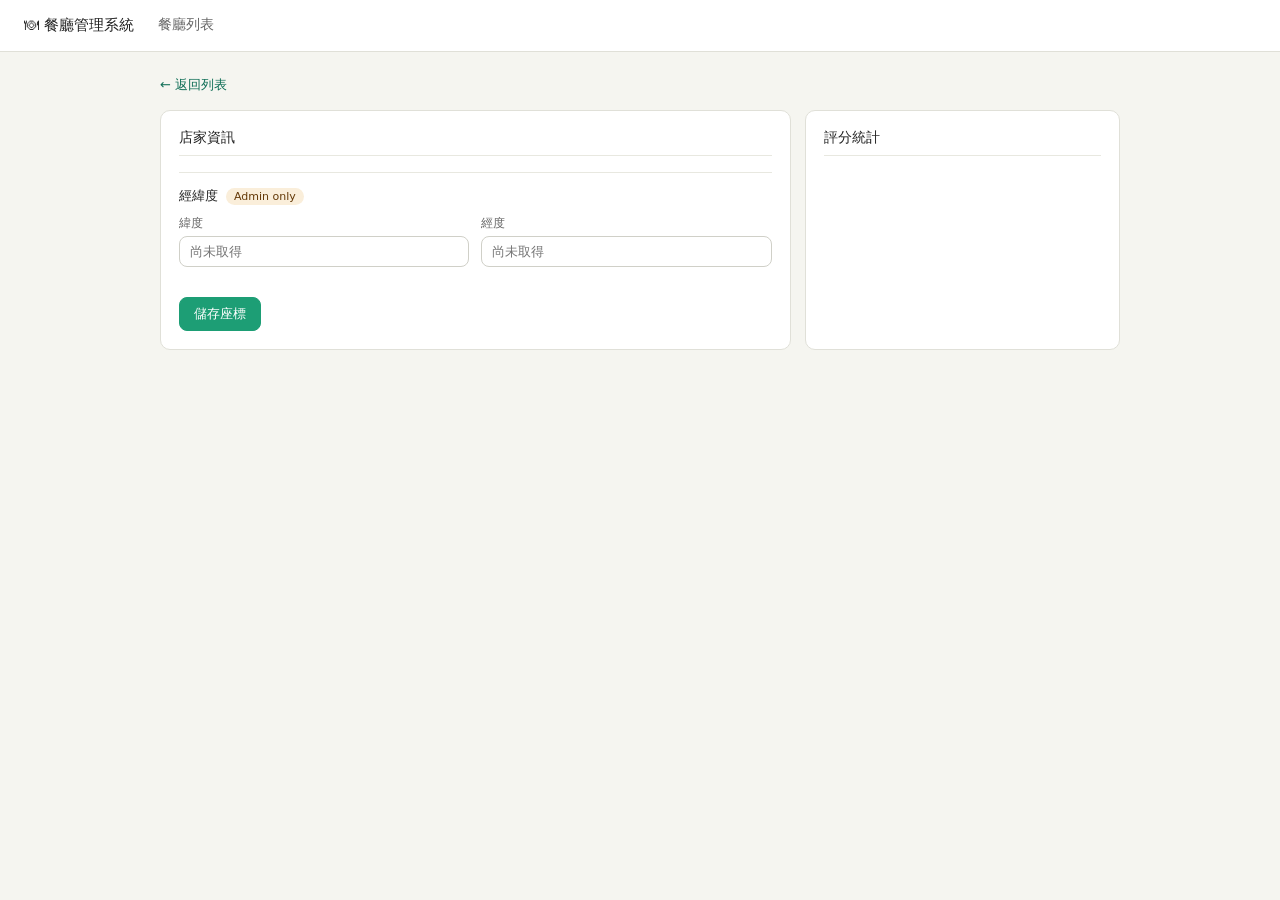
==== restaurant-management/pages/detail.html @ c37f197a "初版" ====
<!DOCTYPE html>
<html lang="zh-TW">

<head>
    <meta charset="UTF-8">
    <meta name="viewport" content="width=device-width, initial-scale=1.0">
    <title>餐廳詳情</title>
    <link rel="stylesheet" href="../css/style.css">
</head>

<body>
    <nav class="navbar">
        <span class="brand">🍽 餐廳管理系統</span>
        <div class="nav-links">
            <a href="list.html">餐廳列表</a>
        </div>
    </nav>

    <main class="container">
        <div class="page-header">
            <a href="list.html" class="back-link">← 返回列表</a>
            <div id="detailActions"></div>
        </div>

        <div class="detail-grid">
            <div class="card">
                <h3 class="section-title">店家資訊</h3>
                <div id="infoRows"></div>

                <div class="coord-section">
                    <h4 class="coord-title">
                        經緯度 <span class="badge badge-warning">Admin only</span>
                    </h4>
                    <div class="form-grid">
                        <div class="field">
                            <label>緯度</label>
                            <input type="text" id="editLat" class="input" placeholder="尚未取得">
                        </div>
                        <div class="field">
                            <label>經度</label>
                            <input type="text" id="editLng" class="input" placeholder="尚未取得">
                        </div>
                    </div>
                    <button class="btn btn-primary" id="saveCoordBtn" style="margin-top:8px">
                        儲存座標
                    </button>
                </div>
            </div>

            <div class="card">
                <h3 class="section-title">評分統計</h3>
                <div id="ratingDisplay"></div>
            </div>
        </div>
    </main>

    <script src="../js/models/RestaurantModel.js"></script>
    <script src="../js/views/RestaurantDetailView.js"></script>
    <script src="../js/controllers/RestaurantDetailController.js"></script>
</body>

</html>
---- restaurant-management/css/style.css ----
*,
*::before,
*::after {
    box-sizing: border-box;
    margin: 0;
    padding: 0;
}

body {
    font-family: system-ui, sans-serif;
    background: #f5f5f0;
    color: #222;
    font-size: 14px;
}

/* Navbar */
.navbar {
    background: #fff;
    border-bottom: 1px solid #e0e0d8;
    padding: 0 24px;
    display: flex;
    align-items: center;
    height: 52px;
    gap: 24px;
}

.brand {
    font-weight: 500;
    font-size: 15px;
}

.nav-links {
    display: flex;
    gap: 16px;
}

.nav-links a {
    text-decoration: none;
    color: #666;
    padding: 4px 0;
    border-bottom: 2px solid transparent;
}

.nav-links a.active {
    color: #0f6e56;
    border-bottom-color: #1d9e75;
    font-weight: 500;
}

/* Container */
.container {
    max-width: 1000px;
    margin: 24px auto;
    padding: 0 20px;
}

/* Stats */
.stats-grid {
    display: grid;
    grid-template-columns: repeat(4, 1fr);
    gap: 10px;
    margin-bottom: 16px;
}

.stat-card {
    background: #eee;
    border-radius: 8px;
    padding: 12px 14px;
}

.stat-label {
    font-size: 12px;
    color: #666;
    margin-bottom: 4px;
}

.stat-val {
    font-size: 22px;
    font-weight: 500;
}

/* Toolbar */
.toolbar {
    display: flex;
    gap: 8px;
    margin-bottom: 12px;
    flex-wrap: wrap;
}

/* Inputs */
.input {
    padding: 7px 10px;
    border: 1px solid #d0d0c8;
    border-radius: 8px;
    font-size: 13px;
    background: #fff;
    color: #222;
    width: 100%;
}

select.input {
    cursor: pointer;
}

/* Buttons */
.btn {
    display: inline-flex;
    align-items: center;
    gap: 4px;
    padding: 7px 14px;
    font-size: 13px;
    border-radius: 8px;
    cursor: pointer;
    text-decoration: none;
    border: 1px solid #d0d0c8;
    background: #fff;
    color: #444;
}

.btn:hover {
    background: #f0f0ea;
}

.btn-primary {
    background: #1d9e75;
    color: #fff;
    border-color: #1d9e75;
}

.btn-primary:hover {
    background: #0f6e56;
    border-color: #0f6e56;
}

.btn-danger {
    background: #fff;
    color: #a32d2d;
    border-color: #e24b4a;
}

.btn-danger:hover {
    background: #fcebeb;
}

.btn-secondary {
    background: #fff;
    color: #444;
}

.btn-sm {
    padding: 4px 10px;
    font-size: 12px;
}

/* Table */
.table {
    width: 100%;
    border-collapse: collapse;
    background: #fff;
    border-radius: 10px;
    overflow: hidden;
    border: 1px solid #e0e0d8;
}

.table th {
    background: #f5f5f0;
    padding: 10px 14px;
    text-align: left;
    font-weight: 500;
    color: #666;
    border-bottom: 1px solid #e0e0d8;
    font-size: 12px;
}

.table td {
    padding: 10px 14px;
    border-bottom: 1px solid #e8e8e0;
    vertical-align: middle;
}

.table tr:last-child td {
    border-bottom: none;
}

.table tr:hover td {
    background: #fafaf7;
}

/* Card */
.card {
    background: #fff;
    border: 1px solid #e0e0d8;
    border-radius: 10px;
    padding: 18px;
    margin-bottom: 14px;
}

/* Form */
.form-section {
    margin-bottom: 20px;
}

.section-title {
    font-size: 14px;
    font-weight: 500;
    margin-bottom: 12px;
    padding-bottom: 8px;
    border-bottom: 1px solid #e8e8e0;
    display: flex;
    align-items: center;
    gap: 8px;
}

.form-grid {
    display: grid;
    grid-template-columns: 1fr 1fr;
    gap: 12px;
    margin-bottom: 12px;
}

.field {
    display: flex;
    flex-direction: column;
    gap: 4px;
    margin-bottom: 10px;
}

.field label {
    font-size: 12px;
    color: #666;
    font-weight: 500;
}

.required {
    color: #e24b4a;
}

.error-msg {
    font-size: 12px;
    color: #a32d2d;
    min-height: 16px;
}

.form-actions {
    display: flex;
    justify-content: flex-end;
    gap: 8px;
    padding-top: 8px;
}

/* Categories */
.cat-grid {
    display: flex;
    flex-wrap: wrap;
    gap: 8px;
}

.cat-btn {
    padding: 5px 14px;
    border-radius: 20px;
    border: 1px solid #d0d0c8;
    background: #fff;
    cursor: pointer;
    font-size: 13px;
    color: #555;
}

.cat-btn:hover {
    border-color: #1d9e75;
    color: #1d9e75;
}

.cat-btn.active {
    background: #e1f5ee;
    color: #0f6e56;
    border-color: #5dcaa5;
    font-weight: 500;
}

/* Tags */
.tag {
    display: inline-block;
    padding: 2px 8px;
    border-radius: 20px;
    font-size: 11px;
    font-weight: 500;
    background: #e6f1fb;
    color: #0c447c;
    margin: 2px 2px 2px 0;
}

/* Detail */
.detail-grid {
    display: grid;
    grid-template-columns: 2fr 1fr;
    gap: 14px;
}

.info-row {
    display: flex;
    gap: 12px;
    padding: 8px 0;
    border-bottom: 1px solid #f0f0e8;
    font-size: 13px;
}

.info-row:last-child {
    border-bottom: none;
}

.info-key {
    color: #888;
    width: 80px;
    flex-shrink: 0;
}

.coord-section {
    margin-top: 16px;
    padding-top: 14px;
    border-top: 1px solid #e8e8e0;
}

.coord-title {
    font-size: 13px;
    font-weight: 500;
    margin-bottom: 10px;
    display: flex;
    align-items: center;
    gap: 8px;
}

/* Badges */
.badge {
    font-size: 11px;
    font-weight: 500;
    padding: 2px 8px;
    border-radius: 10px;
}

.badge-warning {
    background: #faeeda;
    color: #633806;
}

/* Rating */
.rating-big {
    font-size: 36px;
    font-weight: 500;
}

.stars {
    font-size: 20px;
    color: #ef9f27;
    letter-spacing: 2px;
}

/* Page header */
.page-header {
    display: flex;
    align-items: center;
    justify-content: space-between;
    margin-bottom: 16px;
}

.back-link {
    font-size: 13px;
    color: #0f6e56;
    text-decoration: none;
}

.back-link:hover {
    text-decoration: underline;
}

/* Misc */
.text-muted {
    color: #888;
}

.empty-msg {
    text-align: center;
    color: #888;
    padding: 40px;
}
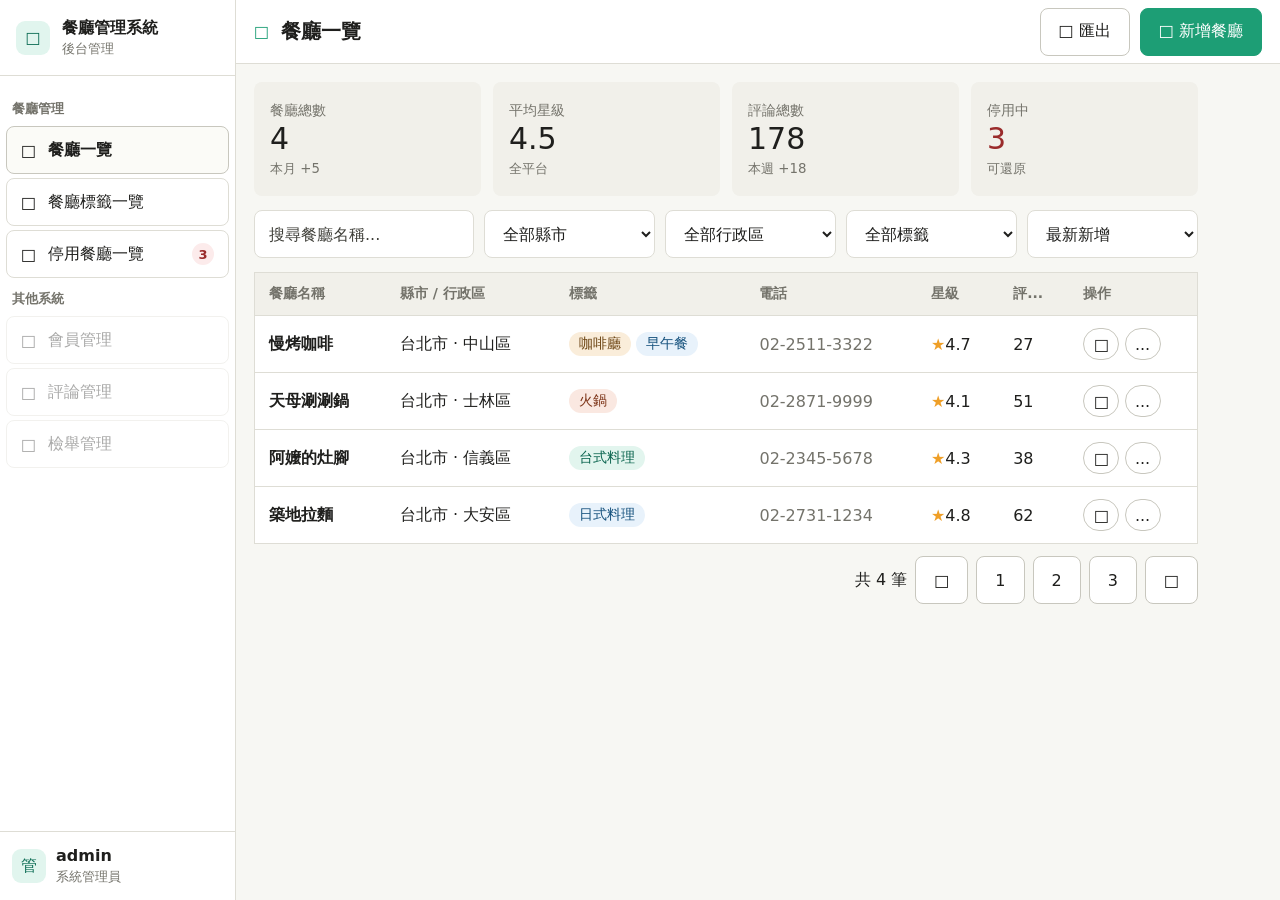
==== commit 5e5ff7c0: "一版" ====
--- a/restaurant-management/pages/detail.html
+++ b/restaurant-management/pages/detail.html
@@ -1,62 +1,11 @@
 <!DOCTYPE html>
 <html lang="zh-TW">
-
 <head>
     <meta charset="UTF-8">
-    <meta name="viewport" content="width=device-width, initial-scale=1.0">
-    <title>餐廳詳情</title>
-    <link rel="stylesheet" href="../css/style.css">
+    <meta http-equiv="refresh" content="0;url=../index.html">
+    <title>餐廳詳細</title>
 </head>
-
 <body>
-    <nav class="navbar">
-        <span class="brand">🍽 餐廳管理系統</span>
-        <div class="nav-links">
-            <a href="list.html">餐廳列表</a>
-        </div>
-    </nav>
-
-    <main class="container">
-        <div class="page-header">
-            <a href="list.html" class="back-link">← 返回列表</a>
-            <div id="detailActions"></div>
-        </div>
-
-        <div class="detail-grid">
-            <div class="card">
-                <h3 class="section-title">店家資訊</h3>
-                <div id="infoRows"></div>
-
-                <div class="coord-section">
-                    <h4 class="coord-title">
-                        經緯度 <span class="badge badge-warning">Admin only</span>
-                    </h4>
-                    <div class="form-grid">
-                        <div class="field">
-                            <label>緯度</label>
-                            <input type="text" id="editLat" class="input" placeholder="尚未取得">
-                        </div>
-                        <div class="field">
-                            <label>經度</label>
-                            <input type="text" id="editLng" class="input" placeholder="尚未取得">
-                        </div>
-                    </div>
-                    <button class="btn btn-primary" id="saveCoordBtn" style="margin-top:8px">
-                        儲存座標
-                    </button>
-                </div>
-            </div>
-
-            <div class="card">
-                <h3 class="section-title">評分統計</h3>
-                <div id="ratingDisplay"></div>
-            </div>
-        </div>
-    </main>
-
-    <script src="../js/models/RestaurantModel.js"></script>
-    <script src="../js/views/RestaurantDetailView.js"></script>
-    <script src="../js/controllers/RestaurantDetailController.js"></script>
+    <a href="../index.html">前往餐廳管理系統</a>
 </body>
-
-</html>+</html>
